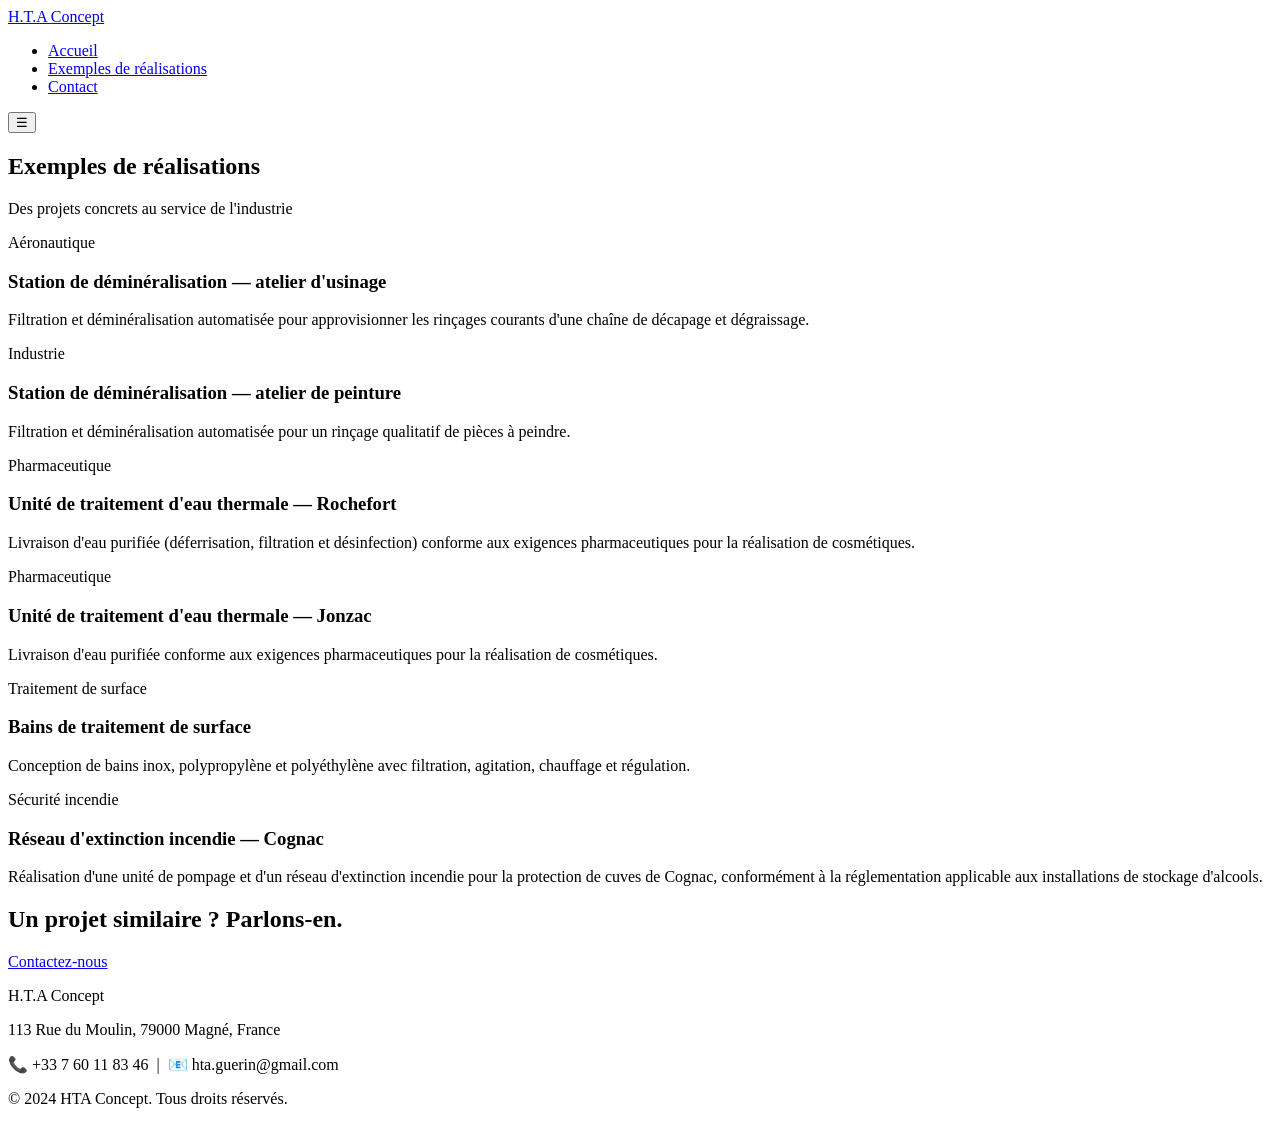
==== services.html @ 205990f9 "Add files via upload" ====
<!DOCTYPE html>
<html lang="fr">
<head>
  <meta charset="UTF-8" />
  <meta name="viewport" content="width=device-width, initial-scale=1.0" />
  <title>Exemples de réalisations – HTA Concept</title>
  <link rel="stylesheet" href="css/style.css" />
</head>
<body>

  <nav class="navbar">
    <div class="nav-inner">
      <a href="index.html" class="nav-logo">H.T.A <span>Concept</span></a>
      <ul class="nav-links">
        <li><a href="index.html">Accueil</a></li>
        <li><a href="services.html" class="active">Exemples de réalisations</a></li>
        <li><a href="contact.html">Contact</a></li>
      </ul>
      <button class="burger" onclick="toggleMenu()">☰</button>
    </div>
  </nav>

  <section class="page-hero">
    <div class="container">
      <h1>Exemples de réalisations</h1>
      <p>Des projets concrets au service de l'industrie</p>
    </div>
  </section>

  <section class="realisations section-light">
    <div class="container">
      <div class="real-grid">

        <div class="real-card">
          <div class="real-tag">Aéronautique</div>
          <h3>Station de déminéralisation — atelier d'usinage</h3>
          <p>Filtration et déminéralisation automatisée pour approvisionner les rinçages courants d'une chaîne de décapage et dégraissage.</p>
        </div>

        <div class="real-card">
          <div class="real-tag">Industrie</div>
          <h3>Station de déminéralisation — atelier de peinture</h3>
          <p>Filtration et déminéralisation automatisée pour un rinçage qualitatif de pièces à peindre.</p>
        </div>

        <div class="real-card">
          <div class="real-tag">Pharmaceutique</div>
          <h3>Unité de traitement d'eau thermale — Rochefort</h3>
          <p>Livraison d'eau purifiée (déferrisation, filtration et désinfection) conforme aux exigences pharmaceutiques pour la réalisation de cosmétiques.</p>
        </div>

        <div class="real-card">
          <div class="real-tag">Pharmaceutique</div>
          <h3>Unité de traitement d'eau thermale — Jonzac</h3>
          <p>Livraison d'eau purifiée conforme aux exigences pharmaceutiques pour la réalisation de cosmétiques.</p>
        </div>

        <div class="real-card">
          <div class="real-tag">Traitement de surface</div>
          <h3>Bains de traitement de surface</h3>
          <p>Conception de bains inox, polypropylène et polyéthylène avec filtration, agitation, chauffage et régulation.</p>
        </div>

        <div class="real-card">
          <div class="real-tag">Sécurité incendie</div>
          <h3>Réseau d'extinction incendie — Cognac</h3>
          <p>Réalisation d'une unité de pompage et d'un réseau d'extinction incendie pour la protection de cuves de Cognac, conformément à la réglementation applicable aux installations de stockage d'alcools.</p>
        </div>

      </div>
    </div>
  </section>

  <section class="cta-band">
    <div class="container cta-inner">
      <h2>Un projet similaire ? Parlons-en.</h2>
      <a href="contact.html" class="btn-primary">Contactez-nous</a>
    </div>
  </section>

  <footer class="footer">
    <div class="container footer-inner">
      <p class="footer-name">H.T.A Concept</p>
      <p>113 Rue du Moulin, 79000 Magné, France</p>
      <p>📞 +33 7 60 11 83 46 &nbsp;|&nbsp; 📧 hta.guerin@gmail.com</p>
      <p class="footer-copy">© 2024 HTA Concept. Tous droits réservés.</p>
    </div>
  </footer>

  <script src="js/main.js"></script>
</body>
</html>
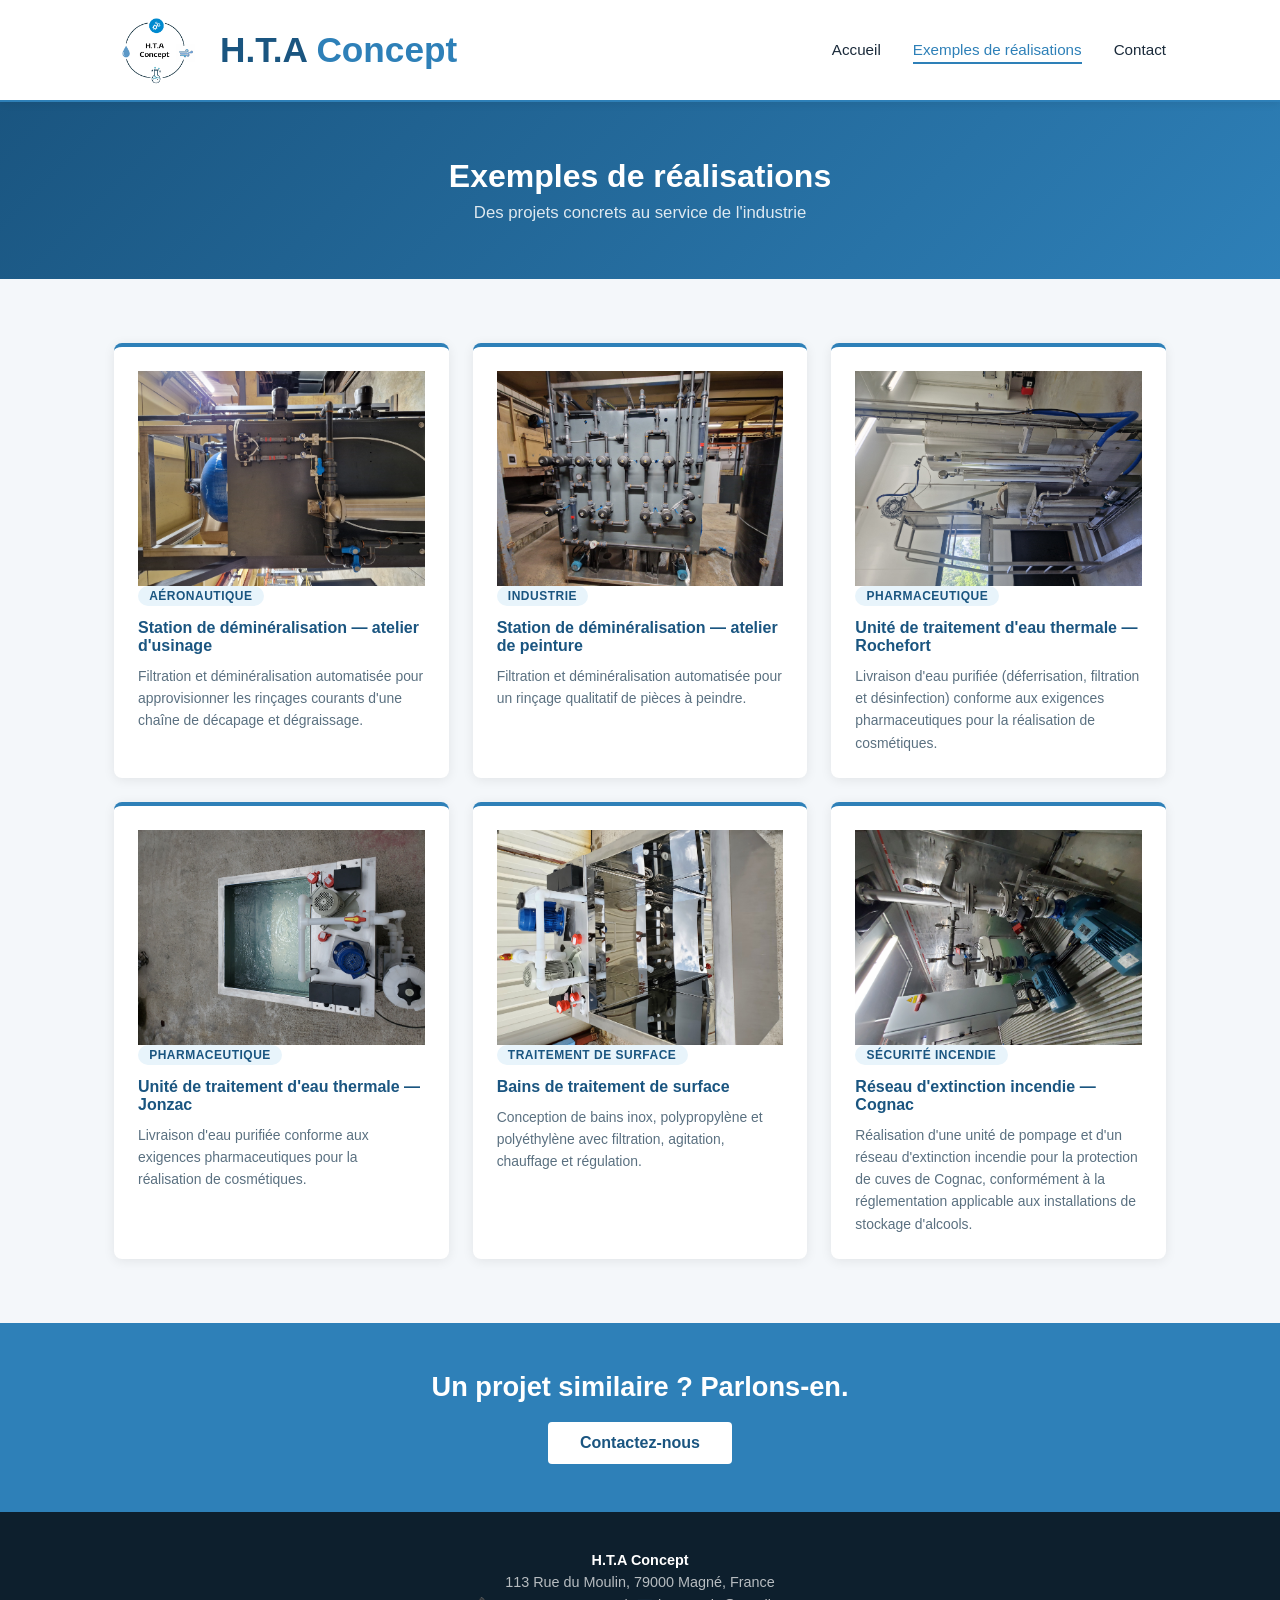
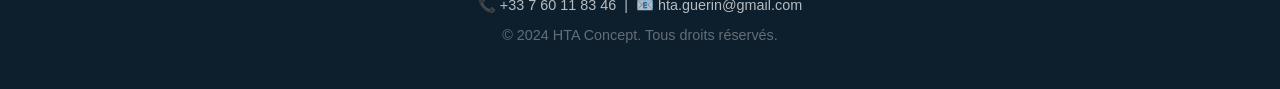
==== commit d4f73689: "Update services.html" ====
--- a/services.html
+++ b/services.html
@@ -10,7 +10,10 @@
 
   <nav class="navbar">
     <div class="nav-inner">
-      <a href="index.html" class="nav-logo">H.T.A <span>Concept</span></a>
+      <a href="index.html" class="nav-logo">
+        <img src="images/image1.png" alt="HTA Concept logo" class="nav-logo-img" />
+        <span class="nav-logo-text">H.T.A <span>Concept</span></span>
+      </a>
       <ul class="nav-links">
         <li><a href="index.html">Accueil</a></li>
         <li><a href="services.html" class="active">Exemples de réalisations</a></li>
@@ -32,39 +35,69 @@
       <div class="real-grid">
 
         <div class="real-card">
-          <div class="real-tag">Aéronautique</div>
-          <h3>Station de déminéralisation — atelier d'usinage</h3>
-          <p>Filtration et déminéralisation automatisée pour approvisionner les rinçages courants d'une chaîne de décapage et dégraissage.</p>
+          <div class="real-photo-wrap">
+            <img src="images/image9.jpeg" alt="Station déminéralisation aéronautique" class="real-photo" draggable="false" />
+          </div>
+          <div class="real-body">
+            <div class="real-tag">Aéronautique</div>
+            <h3>Station de déminéralisation — atelier d'usinage</h3>
+            <p>Filtration et déminéralisation automatisée pour approvisionner les rinçages courants d'une chaîne de décapage et dégraissage.</p>
+          </div>
         </div>
 
         <div class="real-card">
-          <div class="real-tag">Industrie</div>
-          <h3>Station de déminéralisation — atelier de peinture</h3>
-          <p>Filtration et déminéralisation automatisée pour un rinçage qualitatif de pièces à peindre.</p>
+          <div class="real-photo-wrap">
+            <img src="images/image10.jpeg" alt="Station déminéralisation peinture" class="real-photo" draggable="false" />
+          </div>
+          <div class="real-body">
+            <div class="real-tag">Industrie</div>
+            <h3>Station de déminéralisation — atelier de peinture</h3>
+            <p>Filtration et déminéralisation automatisée pour un rinçage qualitatif de pièces à peindre.</p>
+          </div>
         </div>
 
         <div class="real-card">
-          <div class="real-tag">Pharmaceutique</div>
-          <h3>Unité de traitement d'eau thermale — Rochefort</h3>
-          <p>Livraison d'eau purifiée (déferrisation, filtration et désinfection) conforme aux exigences pharmaceutiques pour la réalisation de cosmétiques.</p>
+          <div class="real-photo-wrap">
+            <img src="images/image12.jpeg" alt="Eau thermale Rochefort" class="real-photo" draggable="false" />
+          </div>
+          <div class="real-body">
+            <div class="real-tag">Pharmaceutique</div>
+            <h3>Unité de traitement d'eau thermale — Rochefort</h3>
+            <p>Livraison d'eau purifiée (déferrisation, filtration et désinfection) conforme aux exigences pharmaceutiques pour la réalisation de cosmétiques.</p>
+          </div>
         </div>
 
         <div class="real-card">
-          <div class="real-tag">Pharmaceutique</div>
-          <h3>Unité de traitement d'eau thermale — Jonzac</h3>
-          <p>Livraison d'eau purifiée conforme aux exigences pharmaceutiques pour la réalisation de cosmétiques.</p>
+          <div class="real-photo-wrap">
+            <img src="images/image13.jpeg" alt="Eau thermale Jonzac" class="real-photo" draggable="false" />
+          </div>
+          <div class="real-body">
+            <div class="real-tag">Pharmaceutique</div>
+            <h3>Unité de traitement d'eau thermale — Jonzac</h3>
+            <p>Livraison d'eau purifiée conforme aux exigences pharmaceutiques pour la réalisation de cosmétiques.</p>
+          </div>
         </div>
 
         <div class="real-card">
-          <div class="real-tag">Traitement de surface</div>
-          <h3>Bains de traitement de surface</h3>
-          <p>Conception de bains inox, polypropylène et polyéthylène avec filtration, agitation, chauffage et régulation.</p>
+          <div class="real-photo-wrap">
+            <img src="images/image14.jpeg" alt="Bains traitement de surface" class="real-photo" draggable="false" />
+          </div>
+          <div class="real-body">
+            <div class="real-tag">Traitement de surface</div>
+            <h3>Bains de traitement de surface</h3>
+            <p>Conception de bains inox, polypropylène et polyéthylène avec filtration, agitation, chauffage et régulation.</p>
+          </div>
         </div>
 
         <div class="real-card">
-          <div class="real-tag">Sécurité incendie</div>
-          <h3>Réseau d'extinction incendie — Cognac</h3>
-          <p>Réalisation d'une unité de pompage et d'un réseau d'extinction incendie pour la protection de cuves de Cognac, conformément à la réglementation applicable aux installations de stockage d'alcools.</p>
+          <div class="real-photo-wrap">
+            <img src="images/image15.jpeg" alt="Réseau incendie Cognac" class="real-photo" draggable="false" />
+          </div>
+          <div class="real-body">
+            <div class="real-tag">Sécurité incendie</div>
+            <h3>Réseau d'extinction incendie — Cognac</h3>
+            <p>Réalisation d'une unité de pompage et d'un réseau d'extinction incendie pour la protection de cuves de Cognac, conformément à la réglementation applicable aux installations de stockage d'alcools.</p>
+          </div>
         </div>
 
       </div>
--- a/css/style.css
+++ b/css/style.css
@@ -0,0 +1,186 @@
+/* ===== RESET & BASE ===== */
+*, *::before, *::after { box-sizing: border-box; margin: 0; padding: 0; }
+html { scroll-behavior: smooth; }
+body { font-family: 'Segoe UI', Arial, sans-serif; color: #1a2a3a; background: #fff; }
+a { text-decoration: none; color: inherit; }
+img { max-width: 100%; display: block; }
+
+/* ===== VARIABLES ===== */
+:root {
+  --blue:     #2e80b8;
+  --blue-dark:#1a5580;
+  --blue-light:#e8f4fb;
+  --white:    #ffffff;
+  --grey:     #f4f7fa;
+  --text:     #1a2a3a;
+  --muted:    #5a7080;
+}
+
+/* ===== NAVBAR ===== */
+.navbar {
+  position: sticky; top: 0; z-index: 100;
+  background: var(--white);
+  border-bottom: 2px solid var(--blue);
+  box-shadow: 0 2px 8px rgba(0,0,0,0.07);
+}
+.nav-inner {
+  max-width: 1100px; margin: 0 auto;
+  display: flex; align-items: center; justify-content: space-between;
+  padding: 0 1.5rem; height: 100px;
+}
+.nav-logo { display: flex; align-items: center; gap: 1rem; text-decoration: none; }
+.nav-logo-img { height: 80px; width: auto; }
+.nav-logo-text { font-size: 2.2rem; font-weight: 700; color: var(--blue-dark); }
+.nav-logo-text span { color: var(--blue); }
+.nav-links { list-style: none; display: flex; gap: 2rem; }
+.nav-links a { font-size: 0.95rem; font-weight: 500; color: var(--text); padding: 4px 0; border-bottom: 2px solid transparent; transition: all .2s; }
+.nav-links a:hover, .nav-links a.active { color: var(--blue); border-bottom-color: var(--blue); }
+.burger { display: none; background: none; border: none; font-size: 1.5rem; cursor: pointer; color: var(--blue-dark); }
+
+/* ===== HERO ===== */
+.hero {
+  background: linear-gradient(135deg, var(--blue-dark) 0%, var(--blue) 100%);
+  color: var(--white); padding: 5rem 1.5rem;
+  text-align: center;
+}
+.hero-content { max-width: 800px; margin: 0 auto; }
+.hero-eyebrow { font-size: 0.9rem; letter-spacing: 2px; text-transform: uppercase; opacity: 0.8; margin-bottom: 1rem; }
+.hero h1 { font-size: 2.4rem; font-weight: 700; line-height: 1.2; margin-bottom: 1.2rem; }
+.hero-sub { font-size: 1.1rem; opacity: 0.9; margin-bottom: 2rem; }
+.hero-cta { display: flex; gap: 1rem; justify-content: center; flex-wrap: wrap; }
+
+/* ===== BUTTONS ===== */
+.btn-primary {
+  display: inline-block; background: var(--white); color: var(--blue-dark);
+  padding: .75rem 2rem; border-radius: 4px; font-weight: 600;
+  transition: all .2s;
+}
+.btn-primary:hover { background: var(--blue-light); }
+.btn-outline {
+  display: inline-block; border: 2px solid var(--white); color: var(--white);
+  padding: .75rem 2rem; border-radius: 4px; font-weight: 600;
+  transition: all .2s;
+}
+.btn-outline:hover { background: rgba(255,255,255,0.15); }
+
+/* ===== STATS ===== */
+.stats { background: var(--blue-dark); padding: 2.5rem 1.5rem; }
+.stats-grid { max-width: 900px; margin: 0 auto; display: grid; grid-template-columns: repeat(4, 1fr); gap: 1rem; text-align: center; }
+.stat-card { color: var(--white); }
+.stat-num { display: block; font-size: 2.8rem; font-weight: 700; color: var(--white); }
+.stat-plus { font-size: 1.8rem; }
+.stat-label { font-size: 0.85rem; opacity: 0.8; text-transform: uppercase; letter-spacing: 1px; }
+
+/* ===== SECTIONS ===== */
+.section-light { background: var(--grey); }
+.container { max-width: 1100px; margin: 0 auto; padding: 0 1.5rem; }
+.section-title { font-size: 1.8rem; font-weight: 700; color: var(--blue-dark); text-align: center; margin-bottom: 2.5rem; }
+.section-title.light { color: var(--white); }
+
+/* ===== ABOUT (fusionné accueil) ===== */
+.about-section { padding: 4rem 1.5rem; }
+.about-grid { display: grid; grid-template-columns: 1.5fr 1fr; gap: 3rem; align-items: start; }
+.about-text h2 { font-size: 1.6rem; color: var(--blue-dark); margin-bottom: 1rem; }
+.about-text p { color: var(--muted); line-height: 1.7; margin-bottom: 1rem; }
+.about-facts { display: flex; flex-direction: column; gap: 1.2rem; }
+.fact-item { background: var(--white); border-left: 4px solid var(--blue); padding: 1rem 1.2rem; border-radius: 0 6px 6px 0; }
+.fact-year { display: block; font-size: 2rem; font-weight: 700; color: var(--blue); }
+.fact-desc { font-size: 0.9rem; color: var(--muted); }
+
+/* ===== DOMAINS WITH PHOTOS ===== */
+.domains { padding: 4rem 1.5rem; }
+.domains-grid { display: grid; grid-template-columns: repeat(3, 1fr); gap: 1.5rem; }
+.domain-card {
+  background: var(--white); border-radius: 8px; overflow: hidden;
+  box-shadow: 0 2px 12px rgba(0,0,0,0.08); transition: transform .2s;
+}
+.domain-card:hover { transform: translateY(-4px); }
+.domain-photo {
+  width: 100%; height: 200px; object-fit: cover;
+  /* Protection photos : pas de clic droit via JS */
+  pointer-events: none;
+  user-select: none;
+  -webkit-user-drag: none;
+}
+.domain-photo-wrap { overflow: hidden; position: relative; height: 200px; }
+.domain-photo-wrap::after {
+  content: ''; position: absolute; inset: 0;
+  background: transparent;
+}
+.domain-body { padding: 1.2rem; }
+.domain-body h3 { font-size: 1rem; font-weight: 600; color: var(--blue-dark); margin-bottom: .5rem; }
+.domain-body p { font-size: 0.88rem; color: var(--muted); line-height: 1.5; }
+
+/* ===== SECTORS ===== */
+.sectors { background: var(--blue-dark); padding: 3.5rem 1.5rem; }
+.sectors-grid { display: grid; grid-template-columns: repeat(2,1fr); gap: 1rem; max-width: 700px; margin: 0 auto; }
+.sector-item { background: rgba(255,255,255,0.1); color: var(--white); padding: 1rem 1.5rem; border-radius: 6px; font-weight: 500; text-align: center; }
+
+/* ===== VALUES ===== */
+.values { padding: 4rem 1.5rem; }
+.values-grid { display: grid; grid-template-columns: repeat(4,1fr); gap: 1.5rem; }
+.value-card { background: var(--white); border-radius: 8px; padding: 1.5rem; text-align: center; box-shadow: 0 2px 10px rgba(0,0,0,0.07); }
+.value-icon { font-size: 2rem; display: block; margin-bottom: .7rem; }
+.value-card h3 { font-size: 1rem; color: var(--blue-dark); margin-bottom: .5rem; font-weight: 600; }
+.value-card p { font-size: 0.85rem; color: var(--muted); line-height: 1.5; }
+
+/* ===== CTA BAND ===== */
+.cta-band { background: var(--blue); padding: 3rem 1.5rem; text-align: center; }
+.cta-inner h2 { color: var(--white); font-size: 1.7rem; margin-bottom: 1.2rem; }
+
+/* ===== PAGE HERO ===== */
+.page-hero { background: linear-gradient(135deg, var(--blue-dark), var(--blue)); color: var(--white); padding: 3.5rem 1.5rem; text-align: center; }
+.page-hero h1 { font-size: 2rem; font-weight: 700; margin-bottom: .5rem; }
+.page-hero p { opacity: 0.85; font-size: 1.05rem; }
+
+/* ===== REALISATIONS ===== */
+.realisations { padding: 4rem 1.5rem; }
+.real-grid { display: grid; grid-template-columns: repeat(3,1fr); gap: 1.5rem; }
+.real-card { background: var(--white); border-radius: 8px; padding: 1.5rem; box-shadow: 0 2px 12px rgba(0,0,0,0.08); border-top: 4px solid var(--blue); }
+.real-tag { display: inline-block; background: var(--blue-light); color: var(--blue-dark); font-size: 0.75rem; font-weight: 600; padding: .2rem .7rem; border-radius: 20px; margin-bottom: .8rem; text-transform: uppercase; letter-spacing: .5px; }
+.real-card h3 { font-size: 1rem; color: var(--blue-dark); margin-bottom: .6rem; font-weight: 600; }
+.real-card p { font-size: 0.87rem; color: var(--muted); line-height: 1.6; }
+
+/* ===== SOLUTIONS ===== */
+.solutions { padding: 4rem 1.5rem; background: var(--white); }
+.solutions-grid { display: grid; grid-template-columns: repeat(4,1fr); gap: 1.2rem; }
+.sol-card { background: var(--grey); border-radius: 8px; padding: 1.3rem; }
+.sol-card h3 { font-size: 1rem; color: var(--blue-dark); font-weight: 600; margin-bottom: .5rem; }
+.sol-card p { font-size: 0.85rem; color: var(--muted); line-height: 1.5; }
+
+/* ===== CONTACT ===== */
+.contact-section { padding: 4rem 1.5rem; }
+.contact-grid { display: grid; grid-template-columns: 1fr 1.5fr; gap: 3rem; }
+.contact-info h2, .contact-form h2 { font-size: 1.4rem; color: var(--blue-dark); margin-bottom: 1.5rem; font-weight: 700; }
+.contact-item { display: flex; gap: 1rem; margin-bottom: 1.4rem; align-items: flex-start; }
+.contact-icon { font-size: 1.3rem; margin-top: 2px; }
+.contact-item strong { display: block; color: var(--blue-dark); margin-bottom: .2rem; }
+.contact-item a { color: var(--blue); }
+.form-group { margin-bottom: 1.2rem; }
+.form-group label { display: block; font-size: 0.88rem; font-weight: 600; color: var(--text); margin-bottom: .4rem; }
+.form-group input, .form-group textarea {
+  width: 100%; padding: .7rem 1rem; border: 1.5px solid #cdd8e0; border-radius: 5px;
+  font-size: 0.95rem; font-family: inherit; transition: border .2s;
+  background: var(--white);
+}
+.form-group input:focus, .form-group textarea:focus { outline: none; border-color: var(--blue); }
+.contact-form .btn-primary { background: var(--blue); color: var(--white); border: none; cursor: pointer; width: 100%; font-size: 1rem; }
+.contact-form .btn-primary:hover { background: var(--blue-dark); }
+
+/* ===== FOOTER ===== */
+.footer { background: #0d1f2d; color: rgba(255,255,255,0.7); padding: 2.5rem 1.5rem; text-align: center; }
+.footer-inner p { margin-bottom: .4rem; font-size: 0.9rem; }
+.footer-name { font-size: 1.1rem; font-weight: 700; color: var(--white); margin-bottom: .5rem; }
+.footer-copy { margin-top: .8rem; font-size: 0.8rem; opacity: .5; }
+
+/* ===== MOBILE ===== */
+@media (max-width: 768px) {
+  .nav-links { display: none; flex-direction: column; position: absolute; top: 64px; left: 0; right: 0; background: var(--white); padding: 1rem 1.5rem; border-bottom: 2px solid var(--blue); gap: .8rem; }
+  .nav-links.open { display: flex; }
+  .burger { display: block; }
+  .hero h1 { font-size: 1.7rem; }
+  .stats-grid { grid-template-columns: repeat(2,1fr); }
+  .about-grid, .contact-grid { grid-template-columns: 1fr; }
+  .domains-grid, .real-grid, .values-grid, .solutions-grid { grid-template-columns: 1fr; }
+  .sectors-grid { grid-template-columns: 1fr; }
+}
